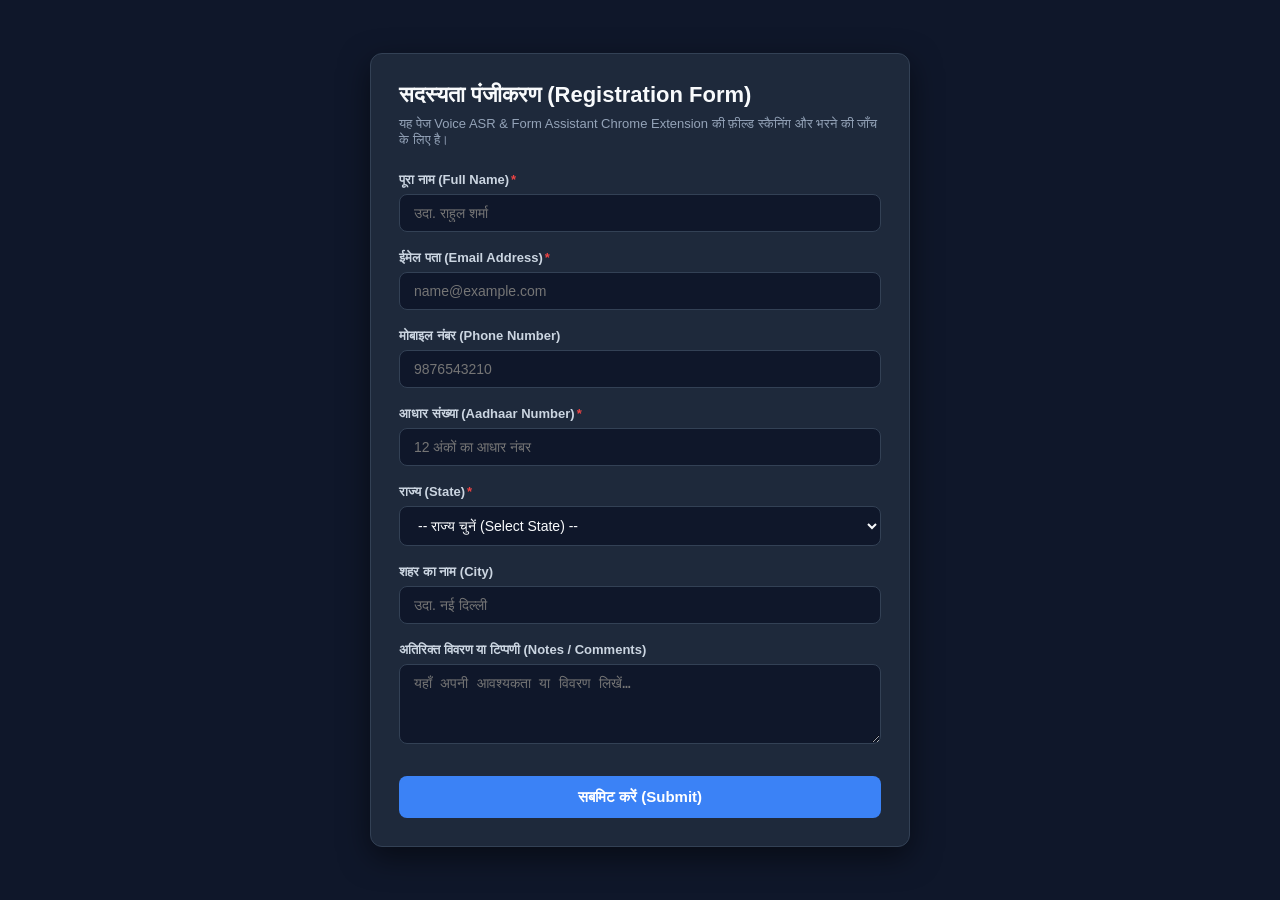
==== commands_demo/sample_form.html @ 0c4d5544 "Code for filling a dummy form works Signed-off-by: Deepanshu <rohantheyadav@gmail.com>" ====
<!doctype html>
<html lang="hi">
<head>
    <meta charset="utf-8" />
    <meta name="viewport" content="width=device-width, initial-scale=1" />
    <title>सैंपल रजिस्ट्रेशन फ़ॉर्म (Sample Test Form)</title>
    <style>
        :root {
            --bg: #0f172a;
            --card-bg: #1e293b;
            --border: #334155;
            --text: #f8fafc;
            --text-muted: #94a3b8;
            --primary: #3b82f6;
            --primary-glow: rgba(59, 130, 246, 0.25);
        }
        * { box-sizing: border-box; margin: 0; padding: 0; }
        body {
            font-family: -apple-system, BlinkMacSystemFont, "Segoe UI", Roboto, sans-serif;
            background: var(--bg);
            color: var(--text);
            min-height: 100vh;
            display: flex;
            align-items: center;
            justify-content: center;
            padding: 24px;
        }
        .container {
            width: 100%;
            max-width: 540px;
            background: var(--card-bg);
            border: 1px solid var(--border);
            border-radius: 12px;
            padding: 28px;
            box-shadow: 0 10px 30px rgba(0,0,0,0.5);
        }
        h1 {
            font-size: 22px;
            font-weight: 700;
            margin-bottom: 8px;
        }
        p.subtitle {
            font-size: 13px;
            color: var(--text-muted);
            margin-bottom: 24px;
        }
        .form-group {
            margin-bottom: 18px;
        }
        label {
            display: block;
            font-size: 13px;
            font-weight: 600;
            margin-bottom: 6px;
            color: #cbd5e1;
        }
        label span.req {
            color: #ef4444;
            margin-left: 2px;
        }
        input, textarea {
            width: 100%;
            padding: 10px 14px;
            border-radius: 8px;
            border: 1px solid var(--border);
            background: #0f172a;
            color: var(--text);
            font-size: 14px;
            outline: none;
            transition: all 0.2s ease;
        }
        input:focus, textarea:focus {
            border-color: var(--primary);
            box-shadow: 0 0 0 3px var(--primary-glow);
        }
        textarea {
            resize: vertical;
            min-height: 80px;
        }
        .btn-submit {
            width: 100%;
            padding: 12px;
            border-radius: 8px;
            border: none;
            background: var(--primary);
            color: white;
            font-weight: 600;
            font-size: 15px;
            cursor: pointer;
            transition: background 0.2s;
            margin-top: 10px;
        }
        .btn-submit:hover {
            background: #2563eb;
        }
    </style>
</head>
<body>
    <div class="container">
        <h1>सदस्यता पंजीकरण (Registration Form)</h1>
        <p class="subtitle">यह पेज Voice ASR & Form Assistant Chrome Extension की फ़ील्ड स्कैनिंग और भरने की जाँच के लिए है।</p>

        <form id="registrationForm" onsubmit="event.preventDefault(); alert('फ़ॉर्म सबमिट हुआ!');">
            <div class="form-group">
                <label for="fullName">पूरा नाम (Full Name)<span class="req">*</span></label>
                <input type="text" id="fullName" name="fullName" placeholder="उदा. राहुल शर्मा" required />
            </div>

            <div class="form-group">
                <label for="email">ईमेल पता (Email Address)<span class="req">*</span></label>
                <input type="email" id="email" name="email" placeholder="name@example.com" required />
            </div>

            <div class="form-group">
                <label for="phone">मोबाइल नंबर (Phone Number)</label>
                <input type="tel" id="phone" name="phone" placeholder="9876543210" />
            </div>

            <div class="form-group">
                <label for="aadhaarNo">आधार संख्या (Aadhaar Number)<span class="req">*</span></label>
                <input type="password" id="aadhaarNo" name="aadhaarNo" placeholder="12 अंकों का आधार नंबर" maxlength="12" required />
            </div>

            <div class="form-group">
                <label for="state">राज्य (State)<span class="req">*</span></label>
                <select id="state" name="state" required style="width:100%;padding:10px 14px;border-radius:8px;border:1px solid var(--border);background:#0f172a;color:var(--text);font-size:14px;outline:none;">
                    <option value="">-- राज्य चुनें (Select State) --</option>
                    <option value="UP">उत्तर प्रदेश (Uttar Pradesh)</option>
                    <option value="MH">महाराष्ट्र (Maharashtra)</option>
                    <option value="DL">दिल्ली (Delhi)</option>
                    <option value="BR">बिहार (Bihar)</option>
                    <option value="RJ">राजस्थान (Rajasthan)</option>
                </select>
            </div>

            <div class="form-group">
                <label for="city">शहर का नाम (City)</label>
                <input type="text" id="city" name="city" placeholder="उदा. नई दिल्ली" />
            </div>

            <div class="form-group">
                <label for="notes">अतिरिक्त विवरण या टिप्पणी (Notes / Comments)</label>
                <textarea id="notes" name="notes" placeholder="यहाँ अपनी आवश्यकता या विवरण लिखें…"></textarea>
            </div>

            <button type="submit" class="btn-submit">सबमिट करें (Submit)</button>
        </form>
    </div>
</body>
</html>
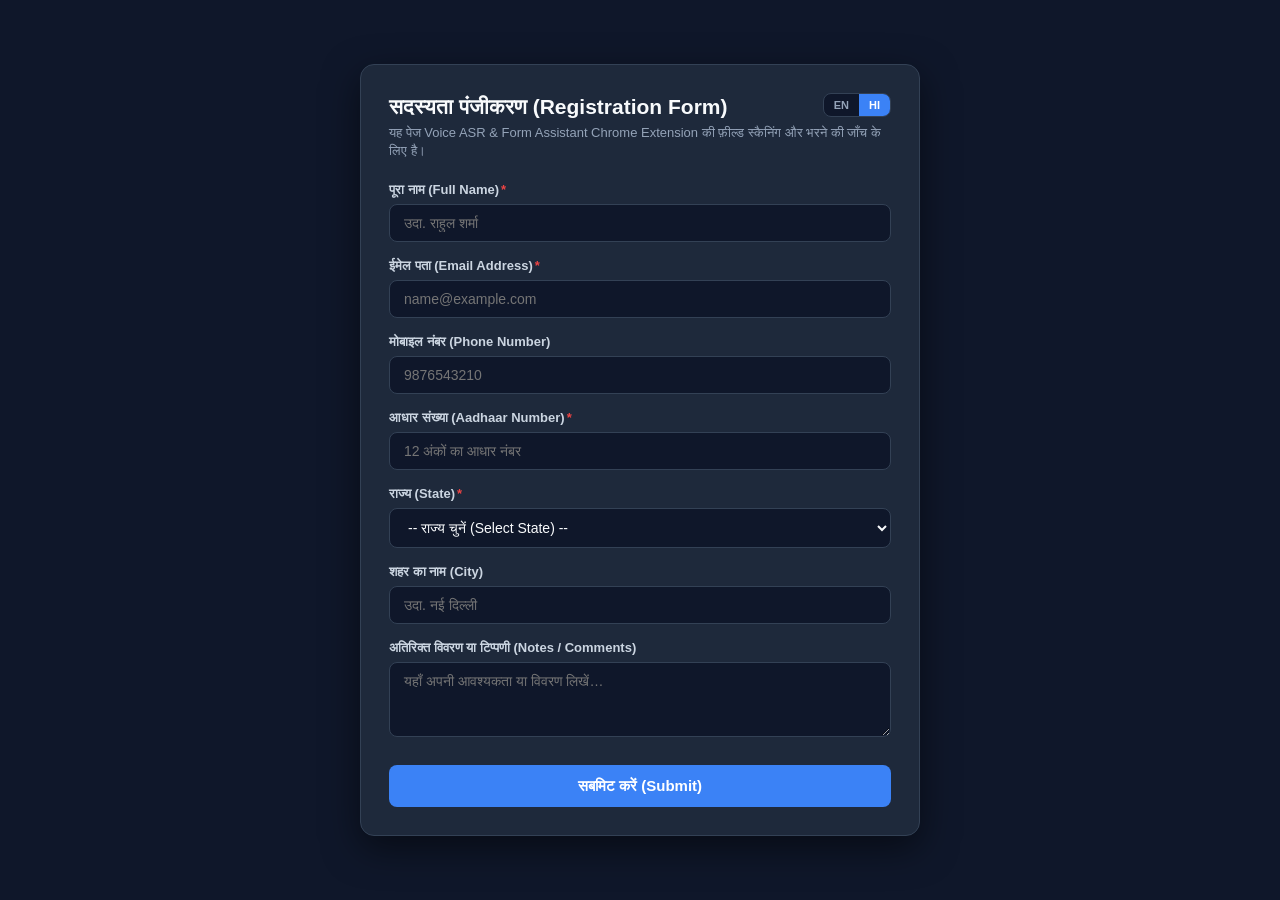
==== commit 714ab514: "Added multi lingual support and handled comapnion server restarts Signed-off-by: Deepanshu <rohanthe" ====
--- a/commands_demo/sample_form.html
+++ b/commands_demo/sample_form.html
@@ -3,7 +3,7 @@
 <head>
     <meta charset="utf-8" />
     <meta name="viewport" content="width=device-width, initial-scale=1" />
-    <title>सैंपल रजिस्ट्रेशन फ़ॉर्म (Sample Test Form)</title>
+    <title id="pageTitle">सैंपल रजिस्ट्रेशन फ़ॉर्म (Sample Test Form)</title>
     <style>
         :root {
             --bg: #0f172a;
@@ -16,7 +16,7 @@
         }
         * { box-sizing: border-box; margin: 0; padding: 0; }
         body {
-            font-family: -apple-system, BlinkMacSystemFont, "Segoe UI", Roboto, sans-serif;
+            font-family: -apple-system, BlinkMacSystemFont, "Segoe UI", Roboto, "Noto Sans Devanagari", sans-serif;
             background: var(--bg);
             color: var(--text);
             min-height: 100vh;
@@ -27,25 +27,57 @@
         }
         .container {
             width: 100%;
-            max-width: 540px;
+            max-width: 560px;
             background: var(--card-bg);
             border: 1px solid var(--border);
-            border-radius: 12px;
+            border-radius: 14px;
             padding: 28px;
-            box-shadow: 0 10px 30px rgba(0,0,0,0.5);
+            box-shadow: 0 12px 36px rgba(0,0,0,0.5);
+            position: relative;
+        }
+        .header-row {
+            display: flex;
+            justify-content: space-between;
+            align-items: flex-start;
+            gap: 12px;
+            margin-bottom: 4px;
         }
         h1 {
-            font-size: 22px;
+            font-size: 21px;
             font-weight: 700;
-            margin-bottom: 8px;
+            color: var(--text);
+            line-height: 1.3;
+        }
+        .lang-switch {
+            display: flex;
+            background: #0f172a;
+            border: 1px solid var(--border);
+            border-radius: 8px;
+            overflow: hidden;
+            flex-shrink: 0;
+        }
+        .lang-btn {
+            background: transparent;
+            border: none;
+            color: var(--text-muted);
+            padding: 5px 10px;
+            font-size: 11px;
+            font-weight: 700;
+            cursor: pointer;
+            transition: all 0.2s;
+        }
+        .lang-btn.active {
+            background: var(--primary);
+            color: #ffffff;
         }
         p.subtitle {
             font-size: 13px;
             color: var(--text-muted);
-            margin-bottom: 24px;
+            margin-bottom: 22px;
+            line-height: 1.4;
         }
         .form-group {
-            margin-bottom: 18px;
+            margin-bottom: 16px;
         }
         label {
             display: block;
@@ -58,7 +90,7 @@
             color: #ef4444;
             margin-left: 2px;
         }
-        input, textarea {
+        input, textarea, select {
             width: 100%;
             padding: 10px 14px;
             border-radius: 8px;
@@ -68,14 +100,15 @@
             font-size: 14px;
             outline: none;
             transition: all 0.2s ease;
-        }
-        input:focus, textarea:focus {
+            font-family: inherit;
+        }
+        input:focus, textarea:focus, select:focus {
             border-color: var(--primary);
             box-shadow: 0 0 0 3px var(--primary-glow);
         }
         textarea {
             resize: vertical;
-            min-height: 80px;
+            min-height: 75px;
         }
         .btn-submit {
             width: 100%;
@@ -88,7 +121,7 @@
             font-size: 15px;
             cursor: pointer;
             transition: background 0.2s;
-            margin-top: 10px;
+            margin-top: 8px;
         }
         .btn-submit:hover {
             background: #2563eb;
@@ -97,54 +130,174 @@
 </head>
 <body>
     <div class="container">
-        <h1>सदस्यता पंजीकरण (Registration Form)</h1>
-        <p class="subtitle">यह पेज Voice ASR & Form Assistant Chrome Extension की फ़ील्ड स्कैनिंग और भरने की जाँच के लिए है।</p>
-
-        <form id="registrationForm" onsubmit="event.preventDefault(); alert('फ़ॉर्म सबमिट हुआ!');">
-            <div class="form-group">
-                <label for="fullName">पूरा नाम (Full Name)<span class="req">*</span></label>
+        <div class="header-row">
+            <h1 id="formHeading">सदस्यता पंजीकरण (Registration Form)</h1>
+            <div class="lang-switch">
+                <button type="button" class="lang-btn" id="btnLangEn" onclick="switchFormLang('en')">EN</button>
+                <button type="button" class="lang-btn active" id="btnLangHi" onclick="switchFormLang('hi')">HI</button>
+            </div>
+        </div>
+        <p class="subtitle" id="formSubtitle">यह पेज Voice ASR & Form Assistant Chrome Extension की फ़ील्ड स्कैनिंग और भरने की जाँच के लिए है।</p>
+
+        <form id="registrationForm" onsubmit="event.preventDefault(); alert(currentLang === 'hi' ? 'फ़ॉर्म सबमिट हुआ!' : 'Form submitted successfully!');">
+            <div class="form-group">
+                <label for="fullName"><span id="lblFullName">पूरा नाम</span><span class="req">*</span></label>
                 <input type="text" id="fullName" name="fullName" placeholder="उदा. राहुल शर्मा" required />
             </div>
 
             <div class="form-group">
-                <label for="email">ईमेल पता (Email Address)<span class="req">*</span></label>
+                <label for="email"><span id="lblEmail">ईमेल पता</span><span class="req">*</span></label>
                 <input type="email" id="email" name="email" placeholder="name@example.com" required />
             </div>
 
             <div class="form-group">
-                <label for="phone">मोबाइल नंबर (Phone Number)</label>
+                <label for="phone"><span id="lblPhone">मोबाइल नंबर</span></label>
                 <input type="tel" id="phone" name="phone" placeholder="9876543210" />
             </div>
 
             <div class="form-group">
-                <label for="aadhaarNo">आधार संख्या (Aadhaar Number)<span class="req">*</span></label>
+                <label for="aadhaarNo"><span id="lblAadhaar">आधार संख्या</span><span class="req">*</span></label>
                 <input type="password" id="aadhaarNo" name="aadhaarNo" placeholder="12 अंकों का आधार नंबर" maxlength="12" required />
             </div>
 
             <div class="form-group">
-                <label for="state">राज्य (State)<span class="req">*</span></label>
-                <select id="state" name="state" required style="width:100%;padding:10px 14px;border-radius:8px;border:1px solid var(--border);background:#0f172a;color:var(--text);font-size:14px;outline:none;">
-                    <option value="">-- राज्य चुनें (Select State) --</option>
-                    <option value="UP">उत्तर प्रदेश (Uttar Pradesh)</option>
-                    <option value="MH">महाराष्ट्र (Maharashtra)</option>
-                    <option value="DL">दिल्ली (Delhi)</option>
-                    <option value="BR">बिहार (Bihar)</option>
-                    <option value="RJ">राजस्थान (Rajasthan)</option>
+                <label for="state"><span id="lblState">राज्य</span><span class="req">*</span></label>
+                <select id="state" name="state" required>
+                    <!-- Options populated dynamically -->
                 </select>
             </div>
 
             <div class="form-group">
-                <label for="city">शहर का नाम (City)</label>
+                <label for="city"><span id="lblCity">शहर का नाम</span></label>
                 <input type="text" id="city" name="city" placeholder="उदा. नई दिल्ली" />
             </div>
 
             <div class="form-group">
-                <label for="notes">अतिरिक्त विवरण या टिप्पणी (Notes / Comments)</label>
+                <label for="notes"><span id="lblNotes">अतिरिक्त विवरण या टिप्पणी</span></label>
                 <textarea id="notes" name="notes" placeholder="यहाँ अपनी आवश्यकता या विवरण लिखें…"></textarea>
             </div>
 
-            <button type="submit" class="btn-submit">सबमिट करें (Submit)</button>
+            <button type="submit" class="btn-submit" id="btnSubmit">सबमिट करें (Submit)</button>
         </form>
     </div>
+
+    <script>
+        const I18N_FORM = {
+            hi: {
+                pageTitle: 'सैंपल रजिस्ट्रेशन फ़ॉर्म (Sample Test Form)',
+                heading: 'सदस्यता पंजीकरण (Registration Form)',
+                subtitle: 'यह पेज Voice ASR & Form Assistant Chrome Extension की फ़ील्ड स्कैनिंग और भरने की जाँच के लिए है।',
+                lblFullName: 'पूरा नाम (Full Name)',
+                phFullName: 'उदा. राहुल शर्मा',
+                lblEmail: 'ईमेल पता (Email Address)',
+                phEmail: 'name@example.com',
+                lblPhone: 'मोबाइल नंबर (Phone Number)',
+                phPhone: '9876543210',
+                lblAadhaar: 'आधार संख्या (Aadhaar Number)',
+                phAadhaar: '12 अंकों का आधार नंबर',
+                lblState: 'राज्य (State)',
+                stateOptions: [
+                    { val: '', text: '-- राज्य चुनें (Select State) --' },
+                    { val: 'UP', text: 'उत्तर प्रदेश (Uttar Pradesh)' },
+                    { val: 'MH', text: 'महाराष्ट्र (Maharashtra)' },
+                    { val: 'DL', text: 'दिल्ली (Delhi)' },
+                    { val: 'BR', text: 'बिहार (Bihar)' },
+                    { val: 'RJ', text: 'राजस्थान (Rajasthan)' }
+                ],
+                lblCity: 'शहर का नाम (City)',
+                phCity: 'उदा. नई दिल्ली',
+                lblNotes: 'अतिरिक्त विवरण या टिप्पणी (Notes / Comments)',
+                phNotes: 'यहाँ अपनी आवश्यकता या विवरण लिखें…',
+                btnSubmit: 'सबमिट करें (Submit)'
+            },
+            en: {
+                pageTitle: 'Registration Form — Voice Assistant Demo',
+                heading: 'Membership Registration Form',
+                subtitle: 'This page tests form scanning and sequential voice-filling with the Voice Form Assistant.',
+                lblFullName: 'Full Name',
+                phFullName: 'e.g. John Doe',
+                lblEmail: 'Email Address',
+                phEmail: 'john.doe@example.com',
+                lblPhone: 'Phone Number',
+                phPhone: '9876543210',
+                lblAadhaar: 'Aadhaar / ID Number',
+                phAadhaar: '12-digit ID number',
+                lblState: 'State',
+                stateOptions: [
+                    { val: '', text: '-- Select State --' },
+                    { val: 'CA', text: 'California (CA)' },
+                    { val: 'NY', text: 'New York (NY)' },
+                    { val: 'TX', text: 'Texas (TX)' },
+                    { val: 'FL', text: 'Florida (FL)' },
+                    { val: 'IL', text: 'Illinois (IL)' },
+                    { val: 'UP', text: 'Uttar Pradesh (UP)' },
+                    { val: 'DL', text: 'Delhi (DL)' }
+                ],
+                lblCity: 'City',
+                phCity: 'e.g. San Francisco',
+                lblNotes: 'Additional Notes / Comments',
+                phNotes: 'Write your notes or special instructions here…',
+                btnSubmit: 'Submit Registration'
+            }
+        };
+
+        let currentLang = 'hi';
+
+        function switchFormLang(lang) {
+            if (!I18N_FORM[lang]) return;
+            currentLang = lang;
+            document.documentElement.lang = lang;
+
+            const t = I18N_FORM[lang];
+            document.getElementById('pageTitle').textContent = t.pageTitle;
+            document.getElementById('formHeading').textContent = t.heading;
+            document.getElementById('formSubtitle').textContent = t.subtitle;
+
+            document.getElementById('lblFullName').textContent = t.lblFullName;
+            document.getElementById('fullName').placeholder = t.phFullName;
+
+            document.getElementById('lblEmail').textContent = t.lblEmail;
+            document.getElementById('email').placeholder = t.phEmail;
+
+            document.getElementById('lblPhone').textContent = t.lblPhone;
+            document.getElementById('phone').placeholder = t.phPhone;
+
+            document.getElementById('lblAadhaar').textContent = t.lblAadhaar;
+            document.getElementById('aadhaarNo').placeholder = t.phAadhaar;
+
+            document.getElementById('lblState').textContent = t.lblState;
+            const stateSelect = document.getElementById('state');
+            const curVal = stateSelect.value;
+            stateSelect.innerHTML = '';
+            t.stateOptions.forEach(opt => {
+                const o = document.createElement('option');
+                o.value = opt.val;
+                o.textContent = opt.text;
+                stateSelect.appendChild(o);
+            });
+            if (curVal) stateSelect.value = curVal;
+
+            document.getElementById('lblCity').textContent = t.lblCity;
+            document.getElementById('city').placeholder = t.phCity;
+
+            document.getElementById('lblNotes').textContent = t.lblNotes;
+            document.getElementById('notes').placeholder = t.phNotes;
+
+            document.getElementById('btnSubmit').textContent = t.btnSubmit;
+
+            document.getElementById('btnLangEn').classList.toggle('active', lang === 'en');
+            document.getElementById('btnLangHi').classList.toggle('active', lang === 'hi');
+        }
+
+        // Listen for language changes dispatched by the Chrome Extension content script
+        window.addEventListener('vff_language_changed', (e) => {
+            if (e.detail && e.detail.language) {
+                switchFormLang(e.detail.language);
+            }
+        });
+
+        // Initialize with default language
+        switchFormLang('hi');
+    </script>
 </body>
 </html>
